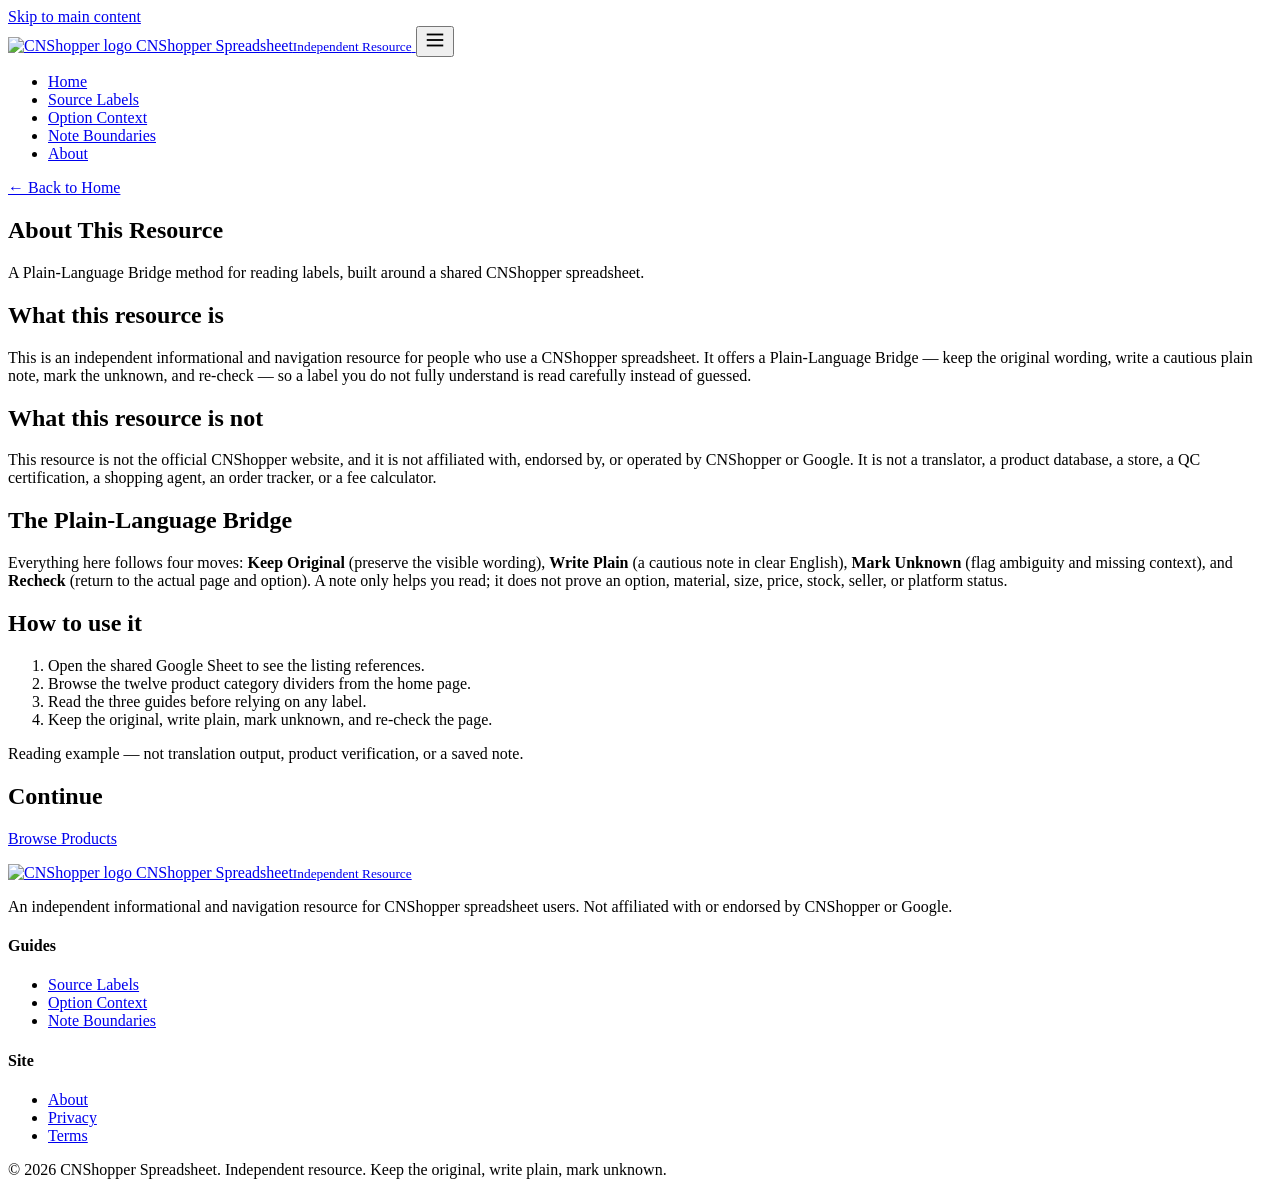
==== about/index.html @ ddb3cccd "Add about/index.html" ====
<!DOCTYPE html>
<html lang="en">
<head>
  <meta charset="UTF-8">
  <meta name="viewport" content="width=device-width, initial-scale=1.0">
  <title>About | CNShopper Spreadsheet</title>
  <meta name="description" content="About this independent CNShopper spreadsheet resource: a Plain-Language Bridge method for reading labels, not an official CNShopper service.">
  <link rel="canonical" href="https://repglide.github.io/cnshopper-spreadsheet/about/">
  <link rel="icon" type="image/png" href="../assets/images/favicon.png">
  <link rel="stylesheet" href="../assets/css/styles.css">
  <meta name="robots" content="index, follow">
</head>
<body>
  <a href="#main-content" class="skip-link">Skip to main content</a>

  <header class="site-header">
    <div class="container header-inner">
      <a href="../index.html" class="brand" aria-label="CNShopper Spreadsheet Home">
        <img src="../assets/images/logo.png" alt="CNShopper logo" width="34" height="34">
        <span class="brand-name">CNShopper Spreadsheet<small>Independent Resource</small></span>
      </a>
      <button class="mobile-nav-toggle" aria-expanded="false" aria-label="Toggle navigation menu">
        <svg viewBox="0 0 24 24" fill="none" stroke="currentColor" stroke-width="2" width="22" height="22"><line x1="3" y1="6" x2="21" y2="6"></line><line x1="3" y1="12" x2="21" y2="12"></line><line x1="3" y1="18" x2="21" y2="18"></line></svg>
      </button>
      <nav class="main-nav" aria-label="Primary Navigation">
        <ul>
          <li><a href="../index.html">Home</a></li>
          <li><a href="../source-label-guide/">Source Labels</a></li>
          <li><a href="../option-context-guide/">Option Context</a></li>
          <li><a href="../translation-boundary-guide/">Note Boundaries</a></li>
          <li><a href="../about/" class="active">About</a></li>
        </ul>
      </nav>
    </div>
  </header>

  <main id="main-content">
    <section class="page-hero">
      <div class="container">
        <a class="back-link" href="../index.html">← Back to Home</a>
        <h1>About This Resource</h1>
        <p>A Plain-Language Bridge method for reading labels, built around a shared CNShopper spreadsheet.</p>
      </div>
    </section>

    <div class="article-body">
      <h2>What this resource is</h2>
      <p>This is an independent informational and navigation resource for people who use a CNShopper spreadsheet. It offers a Plain-Language Bridge — keep the original wording, write a cautious plain note, mark the unknown, and re-check — so a label you do not fully understand is read carefully instead of guessed.</p>

      <h2>What this resource is not</h2>
      <p>This resource is not the official CNShopper website, and it is not affiliated with, endorsed by, or operated by CNShopper or Google. It is not a translator, a product database, a store, a QC certification, a shopping agent, an order tracker, or a fee calculator.</p>

      <h2>The Plain-Language Bridge</h2>
      <p>Everything here follows four moves: <strong>Keep Original</strong> (preserve the visible wording), <strong>Write Plain</strong> (a cautious note in clear English), <strong>Mark Unknown</strong> (flag ambiguity and missing context), and <strong>Recheck</strong> (return to the actual page and option). A note only helps you read; it does not prove an option, material, size, price, stock, seller, or platform status.</p>

      <h2>How to use it</h2>
      <ol>
        <li>Open the shared Google Sheet to see the listing references.</li>
        <li>Browse the twelve product category dividers from the home page.</li>
        <li>Read the three guides before relying on any label.</li>
        <li>Keep the original, write plain, mark unknown, and re-check the page.</li>
      </ol>

      <p class="example-flag">Reading example — not translation output, product verification, or a saved note.</p>

      <h2>Continue</h2>
      <p><a href="https://repglide.com/?agent=cnshopper" class="btn btn-primary" target="_blank" rel="noopener">Browse Products</a></p>
    </div>
  </main>

  <footer class="site-footer">
    <div class="container">
      <div class="footer-grid">
        <div class="footer-brand">
          <a href="../index.html" class="brand" aria-label="CNShopper Spreadsheet Home">
            <img src="../assets/images/logo.png" alt="CNShopper logo" width="30" height="30">
            <span class="brand-name">CNShopper Spreadsheet<small>Independent Resource</small></span>
          </a>
          <p>An independent informational and navigation resource for CNShopper spreadsheet users. Not affiliated with or endorsed by CNShopper or Google.</p>
        </div>
        <div class="footer-col">
          <h4>Guides</h4>
          <ul>
            <li><a href="../source-label-guide/">Source Labels</a></li>
            <li><a href="../option-context-guide/">Option Context</a></li>
            <li><a href="../translation-boundary-guide/">Note Boundaries</a></li>
          </ul>
        </div>
        <div class="footer-col">
          <h4>Site</h4>
          <ul>
            <li><a href="../about/">About</a></li>
            <li><a href="../privacy/">Privacy</a></li>
            <li><a href="../terms/">Terms</a></li>
          </ul>
        </div>
      </div>
      <div class="footer-bottom">
        <span>&copy; <span id="year">2026</span> CNShopper Spreadsheet. Independent resource.</span>
        <span>Keep the original, write plain, mark unknown.</span>
      </div>
    </div>
  </footer>

  <script src="../assets/js/main.js"></script>
</body>
</html>
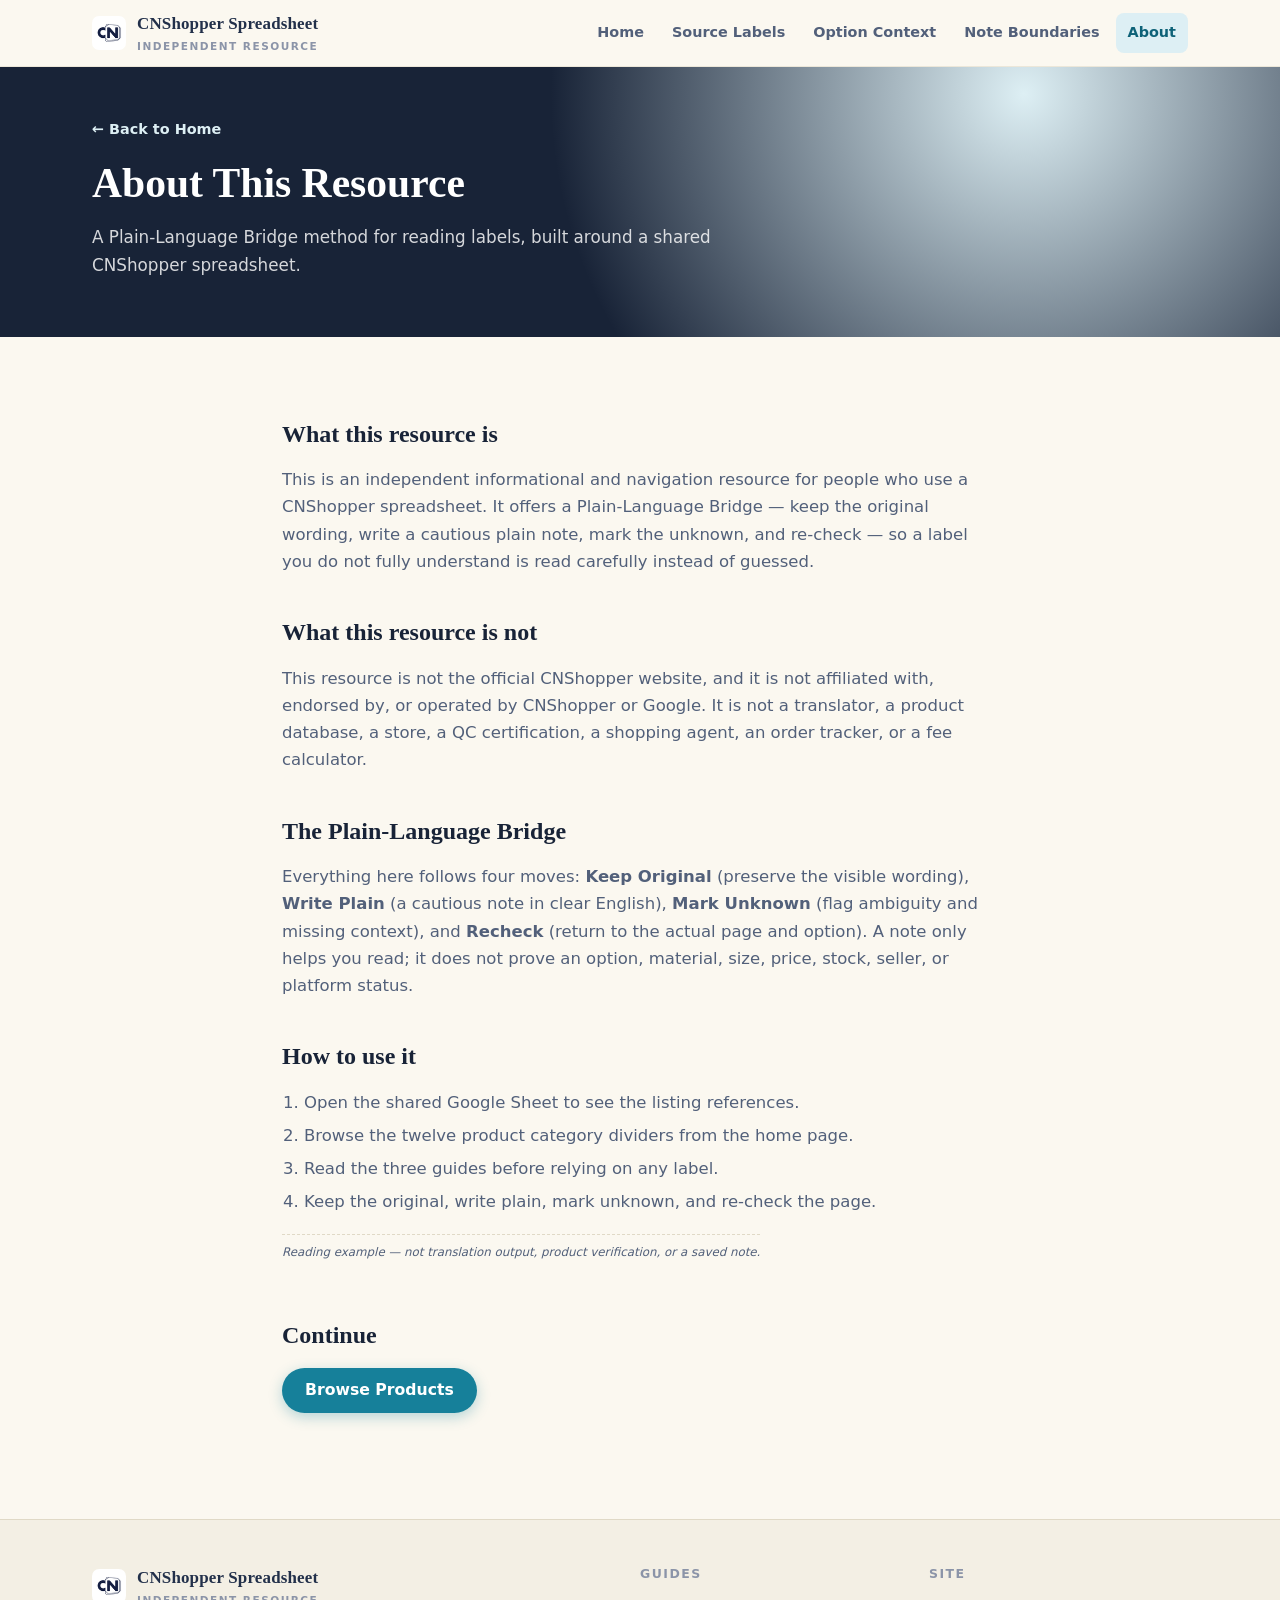
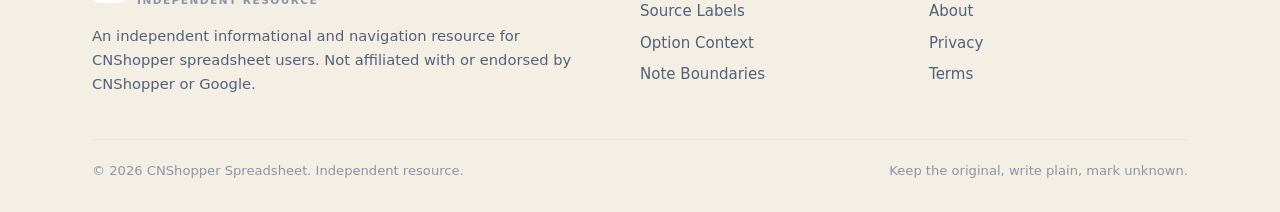
==== commit 68addbda: "Set nofollow noopener on repglide links" ====
--- a/about/index.html
+++ b/about/index.html
@@ -64,7 +64,7 @@
       <p class="example-flag">Reading example — not translation output, product verification, or a saved note.</p>
 
       <h2>Continue</h2>
-      <p><a href="https://repglide.com/?agent=cnshopper" class="btn btn-primary" target="_blank" rel="noopener">Browse Products</a></p>
+      <p><a href="https://repglide.com/?agent=cnshopper" class="btn btn-primary" target="_blank" rel="nofollow noopener">Browse Products</a></p>
     </div>
   </main>
 
--- a/assets/css/styles.css
+++ b/assets/css/styles.css
@@ -0,0 +1,355 @@
+/* ==========================================================================
+   CNShopper Spreadsheet — Plain-Language Bridge / Parallel Margins theme
+   Warm paper white · deep ink blue · teal-blue accent · coral orange ·
+   soft emerald green · ochre yellow
+   Signatures: parallel rule, margin note, bridge line, uncertain bracket,
+   glossary tab, proof mark
+   ========================================================================== */
+
+:root {
+  /* palette */
+  --paper:      #FBF8F0;
+  --paper-2:    #F3EFE4;
+  --paper-3:    #E9E2D1;
+  --card:       #FFFEFA;
+  --ink:        #22304A;
+  --ink-2:      #182337;
+  --ink-soft:   #52607A;
+  --ink-faint:  #8B94A8;
+  --bridge:     #16809A;
+  --bridge-d:   #0E6278;
+  --bridge-s:   #DDEFF4;
+  --coral:      #E5694A;
+  --coral-d:    #C04E33;
+  --coral-s:    #FBE5DD;
+  --jade:       #4FA98A;
+  --jade-d:     #378A6F;
+  --jade-s:     #DFF0E9;
+  --ochre:      #C89A3C;
+  --ochre-d:    #A0771F;
+  --ochre-s:    #F7EED6;
+  --line:       #E0D9C6;
+  --line-soft:  #ECE7D9;
+
+  /* typography */
+  --serif: Georgia, 'Times New Roman', Times, serif;
+  --sans: system-ui, -apple-system, 'Segoe UI', Roboto, Helvetica, Arial, sans-serif;
+  --mono: ui-monospace, SFMono-Regular, 'SF Mono', Menlo, Consolas, monospace;
+
+  /* geometry */
+  --radius: 14px;
+  --radius-sm: 8px;
+  --container: 1140px;
+  --shadow-sm: 0 1px 2px rgba(34, 48, 74, 0.05), 0 2px 8px rgba(34, 48, 74, 0.06);
+  --shadow-md: 0 4px 14px rgba(34, 48, 74, 0.10), 0 12px 32px rgba(34, 48, 74, 0.08);
+}
+
+* { box-sizing: border-box; }
+html { scroll-behavior: smooth; -webkit-text-size-adjust: 100%; }
+
+body {
+  margin: 0;
+  font-family: var(--sans);
+  font-size: 16.5px;
+  line-height: 1.65;
+  color: var(--ink);
+  background: var(--paper);
+  -webkit-font-smoothing: antialiased;
+  text-rendering: optimizeLegibility;
+}
+
+/* ---------- accessibility ---------- */
+.skip-link { position: absolute; left: -9999px; top: 0; background: var(--ink); color: #fff; padding: 10px 16px; z-index: 200; border-radius: 0 0 var(--radius-sm) 0; }
+.skip-link:focus { left: 0; }
+:focus-visible { outline: 3px solid var(--bridge); outline-offset: 2px; border-radius: 3px; }
+.visually-hidden { position: absolute !important; width: 1px; height: 1px; margin: -1px; padding: 0; border: 0; overflow: hidden; clip: rect(0 0 0 0); white-space: nowrap; }
+
+/* ---------- layout ---------- */
+.container { max-width: var(--container); margin: 0 auto; padding: 0 22px; }
+
+/* ---------- header ---------- */
+.site-header { position: sticky; top: 0; z-index: 100; background: rgba(251, 248, 240, 0.92); backdrop-filter: saturate(140%) blur(8px); border-bottom: 1px solid var(--line-soft); }
+.header-inner { display: flex; align-items: center; gap: 20px; height: 66px; }
+.brand { display: flex; align-items: center; gap: 11px; text-decoration: none; color: var(--ink); }
+.brand img { width: 34px; height: 34px; display: block; border-radius: 7px; }
+.brand-name { font-family: var(--serif); font-weight: 700; font-size: 1.06rem; letter-spacing: 0.01em; }
+.brand-name small { display: block; font-family: var(--sans); font-weight: 600; font-size: 0.66rem; color: var(--ink-faint); letter-spacing: 0.14em; text-transform: uppercase; }
+
+.main-nav { margin-left: auto; }
+.main-nav ul { display: flex; align-items: center; gap: 4px; list-style: none; margin: 0; padding: 0; }
+.main-nav a { display: block; padding: 8px 12px; text-decoration: none; color: var(--ink-soft); font-weight: 600; font-size: 0.9rem; border-radius: var(--radius-sm); }
+.main-nav a:hover { background: var(--paper-2); color: var(--ink); }
+.main-nav a.active { color: var(--bridge-d); background: var(--bridge-s); }
+
+.mobile-nav-toggle { display: none; margin-left: auto; width: 44px; height: 44px; border: 1px solid var(--line); background: #fff; border-radius: var(--radius-sm); cursor: pointer; color: var(--ink); }
+.mobile-nav-toggle svg { display: block; margin: 0 auto; }
+
+@media (max-width: 860px) {
+  .main-nav { display: none; }
+  .mobile-nav-toggle { display: block; }
+  .main-nav.open { display: block; position: absolute; left: 0; right: 0; top: 66px; background: #fff; border-bottom: 1px solid var(--line); box-shadow: var(--shadow-md); }
+  .main-nav.open ul { flex-direction: column; align-items: stretch; gap: 2px; padding: 8px; }
+  .main-nav.open a { padding: 12px 14px; }
+}
+
+/* ---------- buttons ---------- */
+.btn { display: inline-flex; align-items: center; justify-content: center; gap: 8px; padding: 12px 22px; border-radius: 999px; text-decoration: none; font-weight: 700; font-size: 0.98rem; line-height: 1.2; border: 1.5px solid transparent; transition: transform 0.12s ease, box-shadow 0.12s ease, background 0.12s ease; }
+.btn:active { transform: translateY(1px); }
+.btn-primary { background: var(--bridge); color: #fff; box-shadow: 0 4px 14px rgba(22, 128, 154, 0.30); }
+.btn-primary:hover { background: var(--bridge-d); box-shadow: 0 6px 18px rgba(22, 128, 154, 0.38); }
+.btn-secondary { background: #fff; color: var(--ink); border-color: var(--line); box-shadow: var(--shadow-sm); }
+.btn-secondary:hover { border-color: var(--ink-soft); background: #fff; }
+.btn-sm { padding: 9px 16px; font-size: 0.88rem; }
+
+/* ---------- hero ---------- */
+.hero-section { padding: 56px 0 44px; position: relative; overflow: hidden; background: radial-gradient(circle at 85% 8%, var(--bridge-s) 0, transparent 42%), radial-gradient(circle at 6% 92%, var(--jade-s) 0, transparent 40%); }
+.hero-grid { display: grid; grid-template-columns: 1.05fr 0.95fr; gap: 44px; align-items: center; }
+.hero-badge { display: inline-block; padding: 5px 13px; border-radius: 999px; background: var(--bridge-s); color: var(--bridge-d); font-weight: 700; font-size: 0.76rem; letter-spacing: 0.08em; text-transform: uppercase; }
+.hero-title { font-family: var(--serif); font-size: clamp(2.05rem, 4.6vw, 3.1rem); line-height: 1.12; color: var(--ink-2); margin: 18px 0 16px; font-weight: 700; }
+.hero-title em { font-style: normal; color: var(--bridge); }
+.hero-description { font-size: 1.08rem; color: var(--ink-soft); max-width: 34em; margin: 0 0 26px; }
+.hero-actions { display: flex; flex-wrap: wrap; gap: 12px; }
+
+/* hero: three parallel text columns (Original / Plain / Unknown) */
+.hero-visual { position: relative; display: flex; justify-content: center; }
+.bridge-hero {
+  position: relative; width: 330px; padding: 18px;
+  background:
+    radial-gradient(circle at 12px 12px, var(--paper-3) 2px, transparent 2.4px),
+    var(--card);
+  background-size: auto, auto;
+  border: 1px solid var(--line);
+  border-radius: 16px;
+  box-shadow: var(--shadow-md);
+}
+/* faint ruled lines like a notepage */
+.bridge-hero::before {
+  content: ""; position: absolute; inset: 18px;
+  background: repeating-linear-gradient(0deg, transparent 0 22px, rgba(34,48,74,0.05) 22px 23px);
+  border-radius: 10px; pointer-events: none;
+}
+.bridge-cols { position: relative; display: grid; grid-template-columns: 1fr 1fr 1fr; gap: 10px; }
+
+.bridge-col { position: relative; background: var(--card); border: 1px solid var(--line); border-radius: 8px; padding: 12px 9px 10px; display: flex; flex-direction: column; gap: 6px; }
+.bridge-col .bc-label { font-family: var(--mono); font-size: 0.56rem; font-weight: 800; letter-spacing: 0.08em; text-transform: uppercase; }
+.bridge-col.col-orig { border-top: 3px solid var(--bridge); }
+.bridge-col.col-orig .bc-label { color: var(--bridge-d); }
+.bridge-col.col-plain { border-top: 3px solid var(--jade); }
+.bridge-col.col-plain .bc-label { color: var(--jade-d); }
+.bridge-col.col-unknown { border-top: 3px solid var(--coral); }
+.bridge-col.col-unknown .bc-label { color: var(--coral-d); }
+
+/* abstract text blocks (skeleton bars, no fake text) */
+.txt-bar { display: block; height: 5px; border-radius: 2px; background: var(--paper-3); }
+.txt-bar.w80 { width: 80%; }
+.txt-bar.w60 { width: 60%; }
+.txt-bar.w90 { width: 90%; }
+.txt-bar.w70 { width: 70%; }
+.txt-bar.w85 { width: 85%; }
+.txt-bar.w50 { width: 50%; }
+.txt-bar.w40 { width: 40%; }
+
+/* bridge line connecting the columns */
+.bridge-line { position: absolute; left: 12%; right: 12%; top: 46%; height: 0; border-top: 1.5px dashed var(--bridge); opacity: 0.5; pointer-events: none; }
+.bridge-line::after { content: ""; position: absolute; right: -4px; top: -4px; width: 8px; height: 8px; border-radius: 50%; background: var(--bridge); }
+
+/* uncertain bracket in the unknown column */
+.uncertain-bracket { display: inline-flex; align-items: center; justify-content: center; width: 22px; height: 22px; border: 1.5px dashed var(--coral); border-radius: 50%; color: var(--coral-d); font-family: var(--mono); font-weight: 800; font-size: 0.7rem; }
+
+/* margin note on the side */
+.margin-note { position: absolute; right: -8px; top: 12px; writing-mode: vertical-rl; font-family: var(--mono); font-size: 0.55rem; font-weight: 700; letter-spacing: 0.14em; text-transform: uppercase; color: var(--ochre-d); }
+
+@media (max-width: 860px) {
+  .hero-grid { grid-template-columns: 1fr; gap: 26px; }
+  .hero-section { padding-top: 34px; }
+  .bridge-hero { width: 100%; max-width: 340px; }
+}
+
+/* ---------- section scaffolding ---------- */
+.section { padding: 46px 0; }
+.section-alt { background: var(--paper-2); }
+.section-header { max-width: 680px; margin: 0 auto 34px; text-align: center; }
+.eyebrow { display: inline-block; font-size: 0.76rem; font-weight: 700; letter-spacing: 0.14em; text-transform: uppercase; color: var(--bridge-d); }
+.section-title { font-family: var(--serif); font-size: clamp(1.6rem, 3.4vw, 2.15rem); color: var(--ink-2); margin: 10px 0 12px; line-height: 1.2; }
+.section-lead { color: var(--ink-soft); font-size: 1.02rem; margin: 0; }
+
+/* ---------- category grid (glossary divider cards) ---------- */
+.categories-section { padding-top: 10px; }
+.cat-grid { display: grid; grid-template-columns: repeat(4, 1fr); gap: 14px; }
+.cat-card {
+  position: relative; display: flex; flex-direction: column; gap: 9px;
+  background: var(--card); border: 1px solid var(--line); border-left: 4px double var(--bridge);
+  border-radius: var(--radius); padding: 17px 16px 14px; text-decoration: none; color: var(--ink);
+  box-shadow: var(--shadow-sm); transition: transform 0.14s ease, box-shadow 0.14s ease, border-color 0.14s ease;
+}
+.cat-card:hover { transform: translateY(-3px); box-shadow: var(--shadow-md); border-color: var(--bridge); }
+/* glossary tab at the top */
+.cat-card::before { content: ""; position: absolute; top: -1px; left: 16px; width: 34px; height: 8px; background: var(--bridge); border-radius: 3px 3px 0 0; opacity: 0.85; }
+.cat-top { display: flex; align-items: flex-start; justify-content: space-between; }
+.cat-code { font-family: var(--mono); font-size: 0.72rem; color: var(--ink-faint); letter-spacing: 0.06em; }
+.cat-spec { font-family: var(--serif); font-size: 1.5rem; font-weight: 800; color: var(--ink-2); line-height: 1; }
+.cat-icon { width: 28px; height: 28px; color: var(--bridge-d); }
+.cat-icon svg { width: 100%; height: 100%; }
+.cat-name { font-weight: 700; color: var(--ink-2); font-size: 0.97rem; line-height: 1.3; }
+.cat-card .cat-arrow { margin-top: auto; font-size: 0.8rem; font-weight: 700; color: var(--bridge-d); }
+
+@media (max-width: 900px) {
+  .cat-grid { grid-template-columns: repeat(2, 1fr); gap: 12px; }
+  .cat-card { padding: 15px 13px 12px; }
+}
+
+/* ---------- Keep Original / Write Plain / Mark Unknown (bridge columns) ---------- */
+.bridge-method { display: grid; grid-template-columns: repeat(3, 1fr); gap: 14px; }
+.bm-step {
+  position: relative; background: var(--card); border: 1px solid var(--line);
+  border-radius: var(--radius); padding: 22px 20px 20px; box-shadow: var(--shadow-sm);
+}
+.bm-step .bm-num { display: inline-block; font-family: var(--mono); font-size: 0.72rem; font-weight: 800; letter-spacing: 0.1em; text-transform: uppercase; }
+.bm-step h3 { font-family: var(--serif); font-size: 1.18rem; color: var(--ink-2); margin: 8px 0 8px; }
+.bm-step p { color: var(--ink-soft); font-size: 0.94rem; margin: 0; }
+.bm-step.bm-orig { border-top: 4px solid var(--bridge); }
+.bm-step.bm-orig .bm-num { color: var(--bridge-d); }
+.bm-step.bm-plain { border-top: 4px solid var(--jade); }
+.bm-step.bm-plain .bm-num { color: var(--jade-d); }
+.bm-step.bm-unknown { border-top: 4px solid var(--coral); }
+.bm-step.bm-unknown .bm-num { color: var(--coral-d); }
+@media (max-width: 760px) { .bridge-method { grid-template-columns: 1fr; } }
+
+/* ---------- a working note is not a product fact (duo grid) ---------- */
+.duo-grid { display: grid; grid-template-columns: 1fr 1fr; gap: 14px; }
+.duo-col { background: var(--card); border: 1px solid var(--line); border-radius: var(--radius); padding: 20px 22px; }
+.duo-col h3 { margin: 0 0 10px; font-size: 1.02rem; display: flex; align-items: center; gap: 9px; color: var(--ink-2); }
+.duo-col ul { margin: 0; padding-left: 18px; color: var(--ink-soft); font-size: 0.94rem; }
+.duo-col ul li { margin: 6px 0; }
+.duo-col .mark { flex: none; width: 22px; height: 22px; border-radius: 5px; display: grid; place-items: center; font-size: 0.78rem; color: #fff; font-family: var(--mono); }
+.duo-col.is-a .mark { background: var(--jade); }
+.duo-col.is-b .mark { background: var(--coral); }
+@media (max-width: 720px) { .duo-grid { grid-template-columns: 1fr; } }
+
+/* ---------- option names need their page (paper-strip static layout) ---------- */
+.paper-strips { max-width: 760px; margin: 0 auto; }
+details.paper-strip { background: var(--card); border: 1px solid var(--line); border-radius: var(--radius); margin: 10px 0; box-shadow: var(--shadow-sm); overflow: hidden; }
+/* perforated paper-strip edge */
+details.paper-strip::before { content: ""; display: block; height: 8px; background: radial-gradient(circle at 6px 4px, var(--paper-2) 3px, transparent 3.4px); background-size: 12px 8px; }
+details.paper-strip summary { cursor: pointer; list-style: none; padding: 14px 20px; font-weight: 700; color: var(--ink-2); display: flex; align-items: center; justify-content: space-between; gap: 14px; }
+details.paper-strip summary::-webkit-details-marker { display: none; }
+details.paper-strip summary .ps-tag { font-family: var(--mono); font-size: 0.7rem; font-weight: 800; letter-spacing: 0.08em; text-transform: uppercase; color: var(--bridge-d); background: var(--bridge-s); padding: 3px 8px; border-radius: 4px; }
+details.paper-strip summary::after { content: "+"; font-size: 1.4rem; font-weight: 400; color: var(--bridge); line-height: 1; }
+details.paper-strip[open] summary::after { content: "–"; }
+.paper-strip .ps-body { padding: 0 20px 18px; color: var(--ink-soft); font-size: 0.96rem; }
+.paper-strip .ps-body p { margin: 0 0 10px; }
+
+/* ---------- the parallel note card (Visible / Plain / Unknown / Recheck) ---------- */
+.note-card { max-width: 780px; margin: 0 auto; background: var(--card); border: 1px solid var(--line); border-radius: 16px; box-shadow: var(--shadow-md); position: relative; overflow: hidden; }
+.note-card .nc-head { display: flex; align-items: center; justify-content: space-between; gap: 12px; padding: 16px 22px; background: var(--ink-2); color: #fff; }
+.note-card .nc-head .nc-title { font-family: var(--mono); font-size: 0.78rem; font-weight: 800; letter-spacing: 0.12em; text-transform: uppercase; }
+.note-card .nc-head .nc-pin { width: 14px; height: 14px; border-radius: 50%; background: var(--bridge); border: 2px solid var(--bridge-d); }
+.note-card .nc-rows { padding: 6px 0; }
+.note-card .nc-row { display: grid; grid-template-columns: 130px 1fr; gap: 14px; align-items: baseline; padding: 14px 22px; border-top: 1px solid var(--line-soft); }
+.note-card .nc-row:first-child { border-top: 0; }
+.note-card .nc-label { font-family: var(--mono); font-size: 0.74rem; font-weight: 700; letter-spacing: 0.05em; text-transform: uppercase; }
+.note-card .nc-value { font-family: var(--serif); font-size: 1.02rem; color: var(--ink); }
+.note-card .nc-row.nc-visible .nc-label { color: var(--bridge-d); }
+.note-card .nc-row.nc-plain .nc-label { color: var(--jade-d); }
+.note-card .nc-row.nc-unknown .nc-label { color: var(--coral-d); }
+.note-card .nc-row.nc-recheck .nc-label { color: var(--ochre-d); }
+
+@media (max-width: 600px) {
+  .note-card .nc-row { grid-template-columns: 1fr; gap: 3px; padding: 13px 18px; }
+  .note-card .nc-head { padding: 14px 18px; }
+}
+
+/* ---------- signatures ---------- */
+.parallel-rule { border-left: 3px solid var(--bridge); background: var(--bridge-s); padding: 14px 16px; border-radius: 0 var(--radius-sm) var(--radius-sm) 0; margin: 18px 0; font-size: 0.94rem; color: #0E4A5C; }
+.parallel-rule strong { display: block; font-size: 0.72rem; letter-spacing: 0.12em; text-transform: uppercase; margin-bottom: 4px; color: var(--bridge-d); }
+
+.margin-note-inline { display: flex; align-items: center; gap: 9px; padding: 10px 14px; border: 1px dashed var(--ochre-d); border-radius: var(--radius-sm); background: var(--ochre-s); color: #6E5313; font-weight: 600; font-size: 0.92rem; margin: 10px 0; }
+.margin-note-inline .qmark { flex: none; width: 24px; height: 24px; border-radius: 50%; background: var(--ochre); color: #fff; display: grid; place-items: center; font-weight: 800; }
+
+/* uncertain bracket span */
+.uncertain-bracket-inline { display: inline; border-left: 2px solid var(--coral); border-right: 2px solid var(--coral); padding: 0 5px; color: var(--coral-d); font-style: italic; }
+
+/* proof mark */
+.proof-mark { display: inline-flex; align-items: center; gap: 9px; padding: 10px 14px; border: 1px solid var(--jade); border-radius: var(--radius-sm); background: var(--jade-s); color: #1E5C48; font-weight: 600; font-size: 0.92rem; margin: 10px 0; }
+.proof-mark .qmark { flex: none; width: 24px; height: 24px; border-radius: 50%; background: var(--jade); color: #fff; display: grid; place-items: center; font-weight: 800; }
+
+.proof-mark.is-open { border-color: var(--coral); background: var(--coral-s); color: #7A2E1A; }
+.proof-mark.is-open .qmark { background: var(--coral); }
+
+.example-flag { display: inline-block; margin-top: 14px; font-size: 0.74rem; color: var(--ink-faint); font-style: italic; border-top: 1px dashed var(--line); padding-top: 8px; }
+
+/* ---------- where the bridge stops (stop rules) ---------- */
+.stop-list { list-style: none; margin: 0; padding: 0; max-width: 760px; margin-inline: auto; }
+.stop-list li { display: flex; gap: 14px; align-items: flex-start; padding: 14px 16px; margin: 10px 0; background: var(--card); border: 1px solid var(--line); border-radius: var(--radius); box-shadow: var(--shadow-sm); }
+.stop-list .s-num { flex: none; width: 30px; height: 30px; border-radius: 50%; display: grid; place-items: center; background: var(--coral-s); color: var(--coral); font-weight: 800; font-size: 0.82rem; font-family: var(--mono); }
+.stop-list p { margin: 0; color: var(--ink-soft); font-size: 0.96rem; }
+.stop-list strong { color: var(--ink-2); }
+
+/* ---------- guide entry cards ---------- */
+.guide-grid { display: grid; grid-template-columns: repeat(3, 1fr); gap: 16px; }
+.guide-card { display: flex; flex-direction: column; background: var(--card); border: 1px solid var(--line); border-radius: var(--radius); padding: 24px 22px; text-decoration: none; color: var(--ink); box-shadow: var(--shadow-sm); transition: transform 0.14s ease, box-shadow 0.14s ease; }
+.guide-card:hover { transform: translateY(-3px); box-shadow: var(--shadow-md); }
+.guide-card .guide-num { font-family: var(--mono); font-size: 0.78rem; color: var(--bridge-d); letter-spacing: 0.1em; }
+.guide-card h3 { font-family: var(--serif); font-size: 1.24rem; color: var(--ink-2); margin: 8px 0 10px; }
+.guide-card p { color: var(--ink-soft); font-size: 0.95rem; margin: 0 0 16px; }
+.guide-card .guide-cta { margin-top: auto; font-weight: 700; color: var(--bridge-d); font-size: 0.9rem; }
+@media (max-width: 900px) { .guide-grid { grid-template-columns: 1fr; } }
+
+/* ---------- FAQ ---------- */
+.faq-list { max-width: 760px; margin: 0 auto; }
+details.faq-item { background: var(--card); border: 1px solid var(--line); border-radius: var(--radius); margin: 10px 0; box-shadow: var(--shadow-sm); overflow: hidden; }
+details.faq-item summary { cursor: pointer; list-style: none; padding: 16px 20px; font-weight: 700; color: var(--ink-2); display: flex; align-items: center; justify-content: space-between; gap: 14px; }
+details.faq-item summary::-webkit-details-marker { display: none; }
+details.faq-item summary::after { content: "+"; font-size: 1.5rem; font-weight: 400; color: var(--bridge); line-height: 1; }
+details.faq-item[open] summary::after { content: "–"; }
+.faq-item .faq-body { padding: 0 20px 18px; color: var(--ink-soft); font-size: 0.96rem; }
+.faq-item .faq-body p { margin: 0 0 10px; }
+
+/* ---------- final CTA ---------- */
+.final-cta { background: var(--ink-2); color: #fff; border-radius: 20px; padding: 44px 40px; text-align: center; position: relative; overflow: hidden; }
+.final-cta::before { content: ""; position: absolute; inset: 0; opacity: 0.35; background: radial-gradient(circle at 15% 20%, var(--bridge) 0, transparent 40%), radial-gradient(circle at 85% 80%, var(--coral) 0, transparent 40%); }
+.final-cta h2 { font-family: var(--serif); font-size: clamp(1.5rem, 3.2vw, 2.1rem); margin: 0 0 12px; position: relative; }
+.final-cta p { color: rgba(255,255,255,0.82); max-width: 30em; margin: 0 auto 24px; position: relative; }
+.final-cta .btn-primary { position: relative; }
+
+/* ---------- footer ---------- */
+.site-footer { border-top: 1px solid var(--line); background: var(--paper-2); padding: 44px 0 30px; margin-top: 30px; }
+.footer-grid { display: grid; grid-template-columns: 2fr 1fr 1fr; gap: 30px; }
+.footer-brand p { color: var(--ink-soft); font-size: 0.92rem; max-width: 34em; }
+.footer-col h4 { font-size: 0.78rem; letter-spacing: 0.12em; text-transform: uppercase; color: var(--ink-faint); margin: 0 0 12px; }
+.footer-col ul { list-style: none; margin: 0; padding: 0; }
+.footer-col a { color: var(--ink-soft); text-decoration: none; font-size: 0.94rem; line-height: 2.1; }
+.footer-col a:hover { color: var(--bridge-d); }
+.footer-bottom { margin-top: 28px; padding-top: 20px; border-top: 1px solid var(--line-soft); font-size: 0.82rem; color: var(--ink-faint); display: flex; flex-wrap: wrap; gap: 8px 20px; justify-content: space-between; }
+@media (max-width: 720px) { .footer-grid { grid-template-columns: 1fr; } }
+
+/* ---------- article / guide pages ---------- */
+.page-hero { background: radial-gradient(circle at 80% 10%, var(--bridge-s) 0, transparent 45%), var(--ink-2); color: #fff; padding: 48px 0 40px; position: relative; overflow: hidden; }
+.page-hero .container { position: relative; }
+.page-hero h1 { font-family: var(--serif); font-size: clamp(1.8rem, 4vw, 2.6rem); margin: 12px 0 12px; line-height: 1.15; color: #fff; }
+.page-hero p { color: rgba(255,255,255,0.82); max-width: 40em; font-size: 1.05rem; }
+
+.article-body { max-width: 760px; margin: 0 auto; padding: 40px 22px 60px; }
+.article-body h2 { font-family: var(--serif); font-size: 1.5rem; color: var(--ink-2); margin: 38px 0 12px; }
+.article-body h3 { font-size: 1.12rem; color: var(--ink-2); margin: 26px 0 8px; }
+.article-body p { color: var(--ink-soft); margin: 0 0 16px; }
+.article-body ul, .article-body ol { color: var(--ink-soft); margin: 0 0 18px; padding-left: 22px; }
+.article-body li { margin: 6px 0; }
+.article-body blockquote { margin: 22px 0; padding: 16px 20px; background: var(--paper-2); border-left: 4px solid var(--bridge); border-radius: 0 var(--radius-sm) var(--radius-sm) 0; color: var(--ink-soft); font-family: var(--serif); font-size: 1.06rem; }
+
+.back-link { display: inline-flex; align-items: center; gap: 6px; color: var(--bridge-s); font-weight: 700; text-decoration: none; font-size: 0.9rem; margin-bottom: 6px; }
+.back-link:hover { text-decoration: underline; }
+
+/* legal pages */
+.legal-body { max-width: 720px; margin: 0 auto; padding: 40px 22px 60px; }
+.legal-body h1 { font-family: var(--serif); color: var(--ink-2); font-size: 2rem; margin: 0 0 6px; }
+.legal-body .legal-date { color: var(--ink-faint); font-size: 0.85rem; margin-bottom: 24px; }
+.legal-body h2 { font-family: var(--serif); font-size: 1.25rem; color: var(--ink-2); margin: 28px 0 8px; }
+.legal-body p, .legal-body li { color: var(--ink-soft); }
+.legal-body ul { padding-left: 22px; }
+
+/* 404 */
+.notfound { text-align: center; padding: 70px 22px 80px; }
+.notfound .big { font-family: var(--serif); font-size: clamp(4rem, 14vw, 7rem); color: var(--ink-2); margin: 0; line-height: 1; }
+.notfound h1 { font-family: var(--serif); color: var(--ink-2); margin: 8px 0 12px; }
+.notfound p { color: var(--ink-soft); max-width: 30em; margin: 0 auto 24px; }
